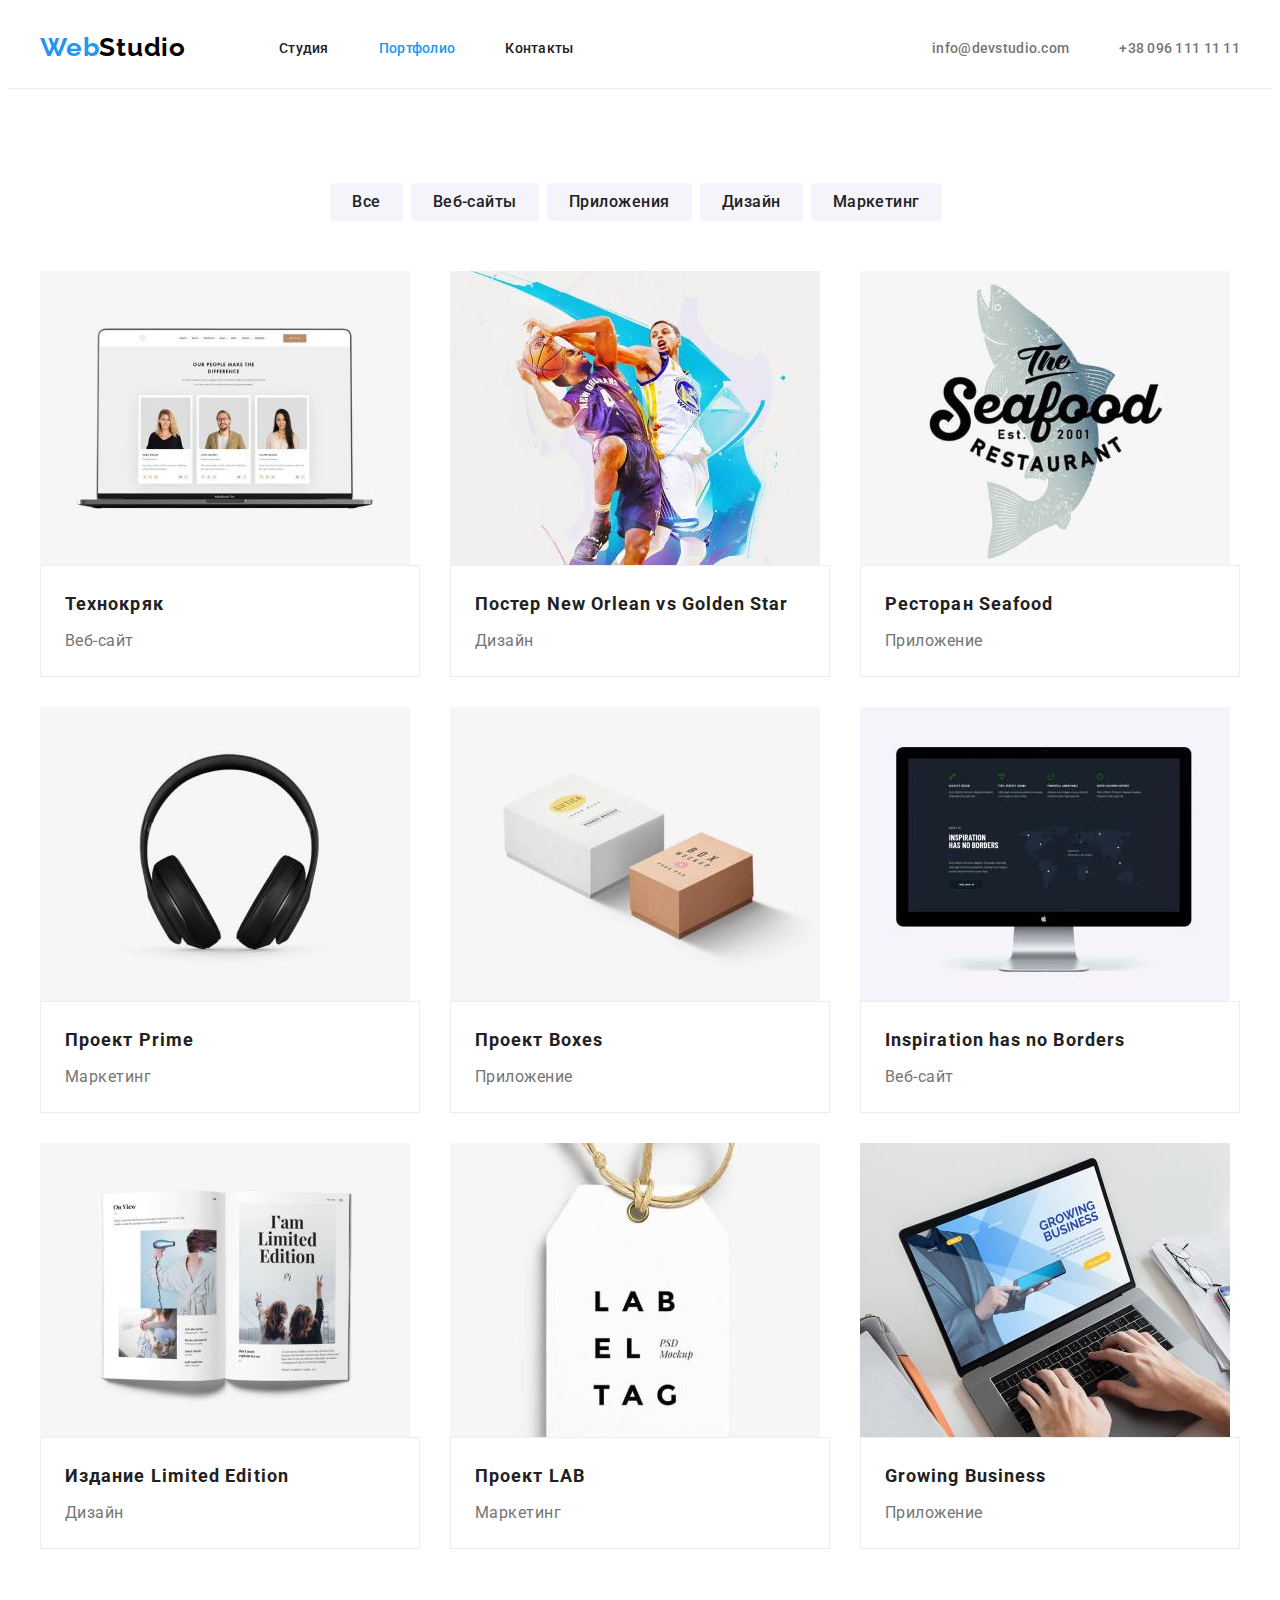
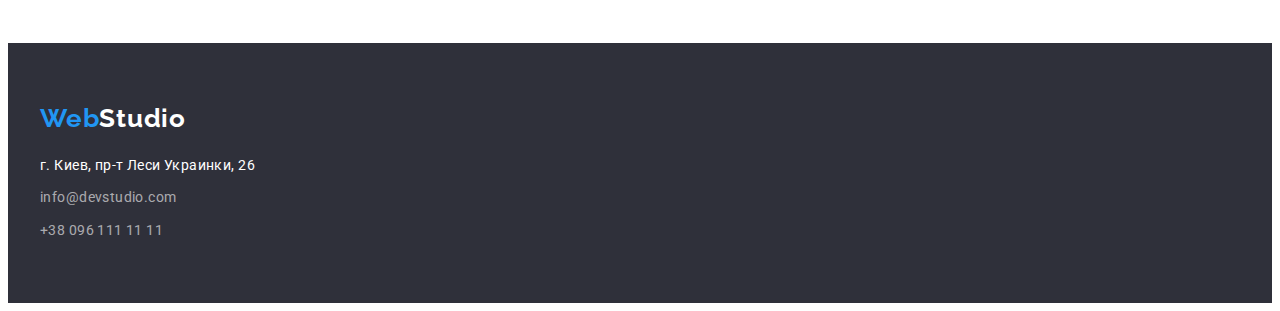
==== portfolio.html @ 82dda958 "1" ====
<!DOCTYPE html>
<html lang="ru">
<head>
    <meta charset="UTF-8">
    <meta http-equiv="X-UA-Compatible" content="IE=edge">
    <meta name="viewport" content="width=device-width, initial-scale=1.0">
    <link rel="stylesheet" href="https://cdnjs.cloudflare.com/ajax/libs/modern-normalize/1.1.0/modern-normalize.min.css" integrity="sha512-wpPYUAdjBVSE4KJnH1VR1HeZfpl1ub8YT/NKx4PuQ5NmX2tKuGu6U/JRp5y+Y8XG2tV+wKQpNHVUX03MfMFn9Q==" crossorigin="anonymous" referrerpolicy="no-referrer" />
    <link rel="preconnect" href="https://fonts.googleapis.com">
    <link rel="preconnect" href="https://fonts.gstatic.com" crossorigin>
    <link href="https://fonts.googleapis.com/css2?family=Raleway:wght@700&family=Roboto:wght@400;500;700;900&display=swap"
        rel="stylesheet">
    <link rel="stylesheet" href="./css/styles.css">
    <title>Портфолио</title>
</head>
<body>
    <header class="header">
        <div class="container header-container">
            <div class="header-logo"><a href="index.html" class="link logo-dark"><span class="web">Web</span>Studio</a>
            </div>
            <nav class="header-nav">
                <ul class="menu-list">
                    <li class="menu-item">
                        <a href="index.html" class="link menu-link">Студия</a>
                    </li>
                    <li class="menu-item">
                        <a href="portfolio.html" class="link menu-link current">Портфолио</a>
                    </li>
                    <li class="menu-item">
                        <a href="" class="link menu-link">Контакты</a>
                    </li>
                </ul>
            </nav>
            <ul class="contacts-list">
                <li class="contacts-item">
                    <a href="mailto:info@devstudio.com" class="link header-mail">info@devstudio.com</a>
                </li>
                <li class="contacts-item">
                    <a href="tel:+380961111111" class="link header-tel">+38 096 111 11 11</a>
                </li>
            </ul>
        </div>
    </header>
        <main>
            <section class="portfolio-section"> 
                <div class="container">
                    <h1 class="visually-hidden">Портфолио</h1>
                    <ul class="filters-list">
                        <li>
                            <button type="button" class="filters-btn">Все</button>
                        </li>
                        <li>
                            <button type="button" class="filters-btn">Веб-сайты</button>
                        </li>
                        <li>
                            <button type="button" class="filters-btn">Приложения</button>
                        </li>
                        <li>
                            <button type="button" class="filters-btn">Дизайн</button>
                        </li>
                        <li>
                            <button type="button" class="filters-btn">Маркетинг</button>
                        </li>
                    </ul>
                    <h2 class="visually-hidden">Примеры работ</h2>
                    <ul class="work-examples-list">
                        <li class="work-examples-item">
                            <img src="images/web-site-logo.jpg" alt="Логотип сайта Технокряк" width="370" height="294">
                            <div class="work-examples-description">
                                <h3 class="work-examples-title">Технокряк</h3>
                                <p class="work-examples-text">Веб-сайт</p>
                            </div>
                        </li>
                        <li class="work-examples-item">
                            <img src="images/poster.jpg" alt="Изображение постера New Orlean vs Golden Star" width="370" height="294">
                            <div class="work-examples-description">
                                <h3 class="work-examples-title">Постер <span lang="en">New Orlean vs Golden Star</span></h3>
                                <p class="work-examples-text">Дизайн</p>
                            </div>
                        </li>
                        <li class="work-examples-item">
                            <img src="images/seafood-logo.jpg" alt="Логотип ресторана Seafood" width="370" height="294">
                            <div class="work-examples-description">
                                <h3 class="work-examples-title">Ресторан <span lang="en">Seafood</span></h3>
                                <p class="work-examples-text">Приложение</p>
                            </div>
                        </li>
                        <li class="work-examples-item">
                            <img src="images/prime-logo.jpg" alt="Логотип проекта Prime" width="370" height="294">
                            <div class="work-examples-description">
                                <h3 class="work-examples-title">Проект <span lang="en">Prime</span></h3>
                                <p class="work-examples-text">Маркетинг</p>
                            </div>
                        </li>
                        <li class="work-examples-item">
                            <img src="images/boxes-logo.jpg" alt="Логотип приложения Boxes" width="370" height="294">
                            <div class="work-examples-description">
                                <h3 class="work-examples-title">Проект <span lang="en">Boxes</span></h3>
                                <p class="work-examples-text">Приложение</p>
                            </div>
                        </li>
                        <li class="work-examples-item">
                            <img src="images/inspiration-has-no-borders-logo.jpg" alt="Логотип сайта Inspiration has no Borders" width="370"
                                height="294">
                            <div class="work-examples-description">
                                <h3 class="work-examples-title" lang="en">Inspiration has no Borders</h3>
                                <p class="work-examples-text">Веб-сайт</p>
                            </div>
                        </li>
                        <li class="work-examples-item">
                            <img src="images/limited-edition-logo.jpg" alt="Изображение разворота издания Limited Edition" width="370"
                                height="294">
                            <div class="work-examples-description">
                                <h3 class="work-examples-title">Издание <span lang="en">Limited Edition</span></h3>
                                <p class="work-examples-text">Дизайн</p>
                            </div>
                        </li>
                        <li class="work-examples-item">
                            <img src="images/lab-logo.jpg" alt="Логотип проекта LAB" width="370" height="294">
                            <div class="work-examples-description">
                                <h3 class="work-examples-title">Проект<span lang="en">&nbsp;LAB</span></h3>
                                <p class="work-examples-text">Маркетинг</p>
                            </div>
                        </li>
                        <li class="work-examples-item">
                            <img src="images/growing-business-logo.jpg" alt="Логотип приложения Growing Business" width="370" height="294">
                            <div class="work-examples-description">
                                <h3 class="work-examples-title" lang="en">Growing Business</h3>
                                <p class="work-examples-text">Приложение</p>
                            </div>
                        </li>
                    </ul>
                </div>
            </section>
        </main>
        <footer class="footer">
            <div class="container">
                <div class="footer-logo"><a href="index.html" class="link logo-light"><span class="web">Web</span>Studio</a>
                </div>
                <address class="contacts-adress">
                    <a href="https://goo.gl/maps/1FZgf9AXrZL42kgU6" target="_blank" rel="noopener noreferrer"
                        class="link address">г. Киев, пр-т Леси Украинки, 26</a>
                </address>
                <ul>
                    <li class="contacts-list-item">
                        <a href="mailto:info@devstudio.com" class="link footer-mail">info@devstudio.com</a>
                    </li>
                    <li class="contacts-list-item">
                        <a href="tel:+380961111111" class="link footer-tel">+38 096 111 11 11</a>
                    </li>
                </ul>
            </div>
        </footer>
</body>
</html>
---- css/styles.css ----
:root {
  --header-color: #212121;
  --primary-title-color: #ffffff;
  --secondary-title-color: #212121;
  --primary-text-color: #757575;
  --accent-color: #2196f3;
  --hero-backgrond: #2f303a;
  --footer-background: #2f303a;
}
p,
h1,
h2,
h3,
h4,
h5,
h6 {
  margin: 0;
}

ul {
  margin: 0;
  padding: 0;
  list-style: none;
}

img {
  display: block;
}

button {
  cursor: pointer;
}

body {
  font-family: "Roboto", sans-serif;
}

.container {
  width: 1200px;
  padding-left: 15px;
  padding-right: 15px;
  margin: 0 auto;
}

.link {
  text-decoration: none;
}

.web {
  width: 145px;
  height: 31px;
  left: 215px;
  top: 24px;
  font-family: Raleway;
  font-weight: 700;
  font-size: 26px;
  line-height: 1.19;
  letter-spacing: 0.03em;
  color: var(--accent-color);
}

.logo-dark {
  width: 145px;
  height: 31px;
  left: 215px;
  top: 24px;
  font-family: Raleway;
  font-weight: 700;
  font-size: 26px;
  line-height: 1.19;
  letter-spacing: 0.03em;
  color: #000000;
}

.logo-light {
  width: 145px;
  height: 31px;
  left: 215px;
  top: 2157px;
  font-family: Raleway;
  font-weight: 700;
  font-size: 26px;
  line-height: 1.19;
  letter-spacing: 0.03em;
  color: #ffffff;
}

.visually-hidden {
  position: absolute;
  white-space: nowrap;
  width: 1px;
  height: 1px;
  overflow: hidden;
  border: 0;
  padding: 0;
  clip: rect(0 0 0 0);
  clip-path: inset(50%);
  margin: -1px;
}

/* ----------------------------------------header--------------------------------------- */
.header {
  padding-top: 24px;
  padding-bottom: 25px;
  display: flex;
  align-items: center;
  border-bottom: 1px solid #ececec;
}

.header-container {
  display: flex;
  align-items: center;
}

.header-nav {
  align-items: center;
}

.header-logo {
  margin-right: 93px;
}

.menu-list {
  display: flex;
}

.menu-item:not(:last-child) {
  margin-right: 50px;
}

.menu-link {
  font-weight: 500;
  font-size: 14px;
  line-height: 1.14;
  letter-spacing: 0.02em;
  color: var(--header-color);
}

.menu-link:hover,
.menu-link:focus {
  color: var(--accent-color);
}

.contacts-list {
  display: flex;
  margin-left: auto;
}

.contacts-item:not(:last-child) {
  margin-right: 50px;
}

.header-tel {
  font-weight: 500;
  font-size: 14px;
  line-height: 1.14;
  letter-spacing: 0.02em;
  color: var(--primary-text-color);
}

.header-tel:hover,
.header-tel:focus {
  color: var(--accent-color);
}

.header-mail {
  font-weight: 500;
  font-size: 14px;
  line-height: 1.14;
  letter-spacing: 0.02em;
  color: var(--primary-text-color);
}

.header-mail:hover,
.header-mail:focus {
  color: var(--accent-color);
}

.current {
  color: var(--accent-color);
}

/* -------------------------------------------studio main---------------------------- */
.first-section {
  background-color: #212121;
}

.hero-section {
  width: 1200px;
  padding-top: 200px;
  padding-bottom: 200px;
}

.hero-section .hero-title {
  font-weight: 900;
  font-size: 44px;
  line-height: 1.36;
  letter-spacing: 0.06em;
  text-transform: uppercase;
  color: var(--primary-title-color);
  margin-bottom: 30px;
  text-align: center;
}

.hero-btn {
  font-family: inherit;
  font-weight: 700;
  font-size: 16px;
  line-height: 1.87;
  letter-spacing: 0.06em;
  color: #ffffff;
  background: #2196f3;
  box-shadow: 0px 4px 4px rgba(0, 0, 0, 0.15);
  border-radius: 4px;
  border: 1px;
  min-width: 200px;
  display: block;
  padding: 10px 32px;
  margin: 0 auto;
}

.hero-btn:hover,
.hero-btn:focus {
  background: #188ce8;
  box-shadow: 0px 4px 4px rgba(0, 0, 0, 0.15);
  border-radius: 4px;
}

.second-section {
  padding-top: 94px;
  padding-bottom: 94px;
}

.reasons-list {
  display: flex;
  justify-content: space-evenly;
  align-items: flex-start;
}

.reasons-item {
  width: 270px;
}

.reasons-item:not(:last-child) {
  margin-right: 30px;
}

.reasons-item-title {
  font-size: 14px;
  line-height: 1.14;
  letter-spacing: 0.03em;
  text-transform: uppercase;
  color: var(--secondary-title-color);
  margin-bottom: 10px;
}

.reasons-item-text {
  font-size: 14px;
  line-height: 1.71;
  letter-spacing: 0.03em;
  color: var(--primary-text-color);
}

.third-section {
  padding-bottom: 94px;
}

.about-title {
  font-size: 36px;
  line-height: 1.16;
  text-align: center;
  letter-spacing: 0.03em;
  color: var(--secondary-title-color);
  margin-bottom: 50px;
}

.about-list {
  display: flex;
  justify-content: space-evenly;
}

.about-list-item:not(:last-child) {
  margin-right: 30px;
}

.fourth-section {
  padding-top: 94px;
  padding-bottom: 94px;
}

.workers-section {
  background-color: #f5f4fa;
}

.workers-title {
  font-size: 36px;
  line-height: 1.16;
  text-align: center;
  letter-spacing: 0.03em;
  color: var(--secondary-title-color);
  margin-bottom: 50px;
}

.workers-list {
  display: flex;
  justify-content: space-evenly;
}

.workers-item {
  background: #ffffff;
  box-shadow: 0px 1px 3px rgba(0, 0, 0, 0.12), 0px 1px 1px rgba(0, 0, 0, 0.14),
    0px 2px 1px rgba(0, 0, 0, 0.2);
  border-radius: 0px 0px 4px 4px;
}

.workers-item:not(:last-child) {
  margin-right: 30px;
}

.workers-item-description {
  padding-top: 30px;
  padding-bottom: 30px;
  text-align: center;
}

.workers-item-title {
  font-weight: 500;
  font-size: 16px;
  line-height: 1.19;
  letter-spacing: 0.03em;
  color: var(--secondary-title-color);
  margin-bottom: 10px;
}

.workers-item-text {
  font-size: 16px;
  line-height: 1.19;
  letter-spacing: 0.03em;
  color: var(--primary-text-color);
}

/* ----------------------------------portfolio main----------------------- */
.portfolio-section {
  padding-top: 94px;
  padding-bottom: 94px;
}

.filters-list {
  display: flex;
  margin-bottom: 50px;
  justify-content: center;
}

.filters-btn {
  font-family: inherit;
  font-weight: 500;
  font-size: 16px;
  line-height: 1.62;
  text-align: center;
  letter-spacing: 0.03em;
  color: var(--secondary-title-color);
  margin-right: 8px;
  padding: 6px 22px;
  background-color: #f5f4fa;
  border-color: #f5f4fa;
  border: 1px;
  border-radius: 4px;
}

.filters-btn:hover,
.filters-btn:focus {
  font-family: inherit;
  font-weight: 500;
  font-size: 16px;
  line-height: 1.62;
  text-align: center;
  letter-spacing: 0.03em;
  color: #ffffff;
  background-color: var(--accent-color);
  box-shadow: 0px 3px 1px rgba(0, 0, 0, 0.1), 0px 1px 2px rgba(0, 0, 0, 0.08),
    0px 2px 2px rgba(0, 0, 0, 0.12);
}

.work-examples-list {
  display: flex;
  flex-wrap: wrap;
  margin-left: -30px;
  margin-bottom: -30px;
}

.work-examples-item {
  flex-basis: calc((100% - 3 * 30px) / 3);
  margin-left: 30px;
  margin-bottom: 30px;
}

.work-examples-description {
  padding: 20px 24px;
  border: 1px solid #eeeeee;
}

.work-examples-title {
  font-size: 18px;
  line-height: 2;
  letter-spacing: 0.06em;
  color: var(--secondary-title-color);
  margin-bottom: 4px;
}

.work-examples-text {
  font-size: 16px;
  line-height: 1.87;
  letter-spacing: 0.03em;
  color: var(--primary-text-color);
}
/* -----------------------------footer------------------------ */

.footer {
  background-color: var(--hero-backgrond);
  padding-top: 60px;
  padding-bottom: 60px;
}

.footer-logo {
  margin-bottom: 20px;
}

.footer-mail {
  font-weight: 400;
  font-size: 14px;
  line-height: 1.71;
  letter-spacing: 0.03em;
  color: rgba(255, 255, 255, 0.6);
}

.footer-mail:hover,
.footer-mail:focus {
  color: var(--accent-color);
}

.footer-tel {
  font-weight: 400;
  font-size: 14px;
  line-height: 1.71;
  letter-spacing: 0.03em;
  color: rgba(255, 255, 255, 0.6);
}

.footer-tel:hover,
.footer-tel:focus {
  color: var(--accent-color);
}

.contacts-adress {
  margin-bottom: 9px;
}

.contacts-list-item:not(:last-child) {
  margin-bottom: 9px;
}

.address {
  font-style: normal;
  font-weight: 400;
  font-size: 14px;
  line-height: 1.71;
  letter-spacing: 0.03em;
  color: #ffffff;
}

.address:hover,
.address:focus {
  color: var(--accent-color);
}
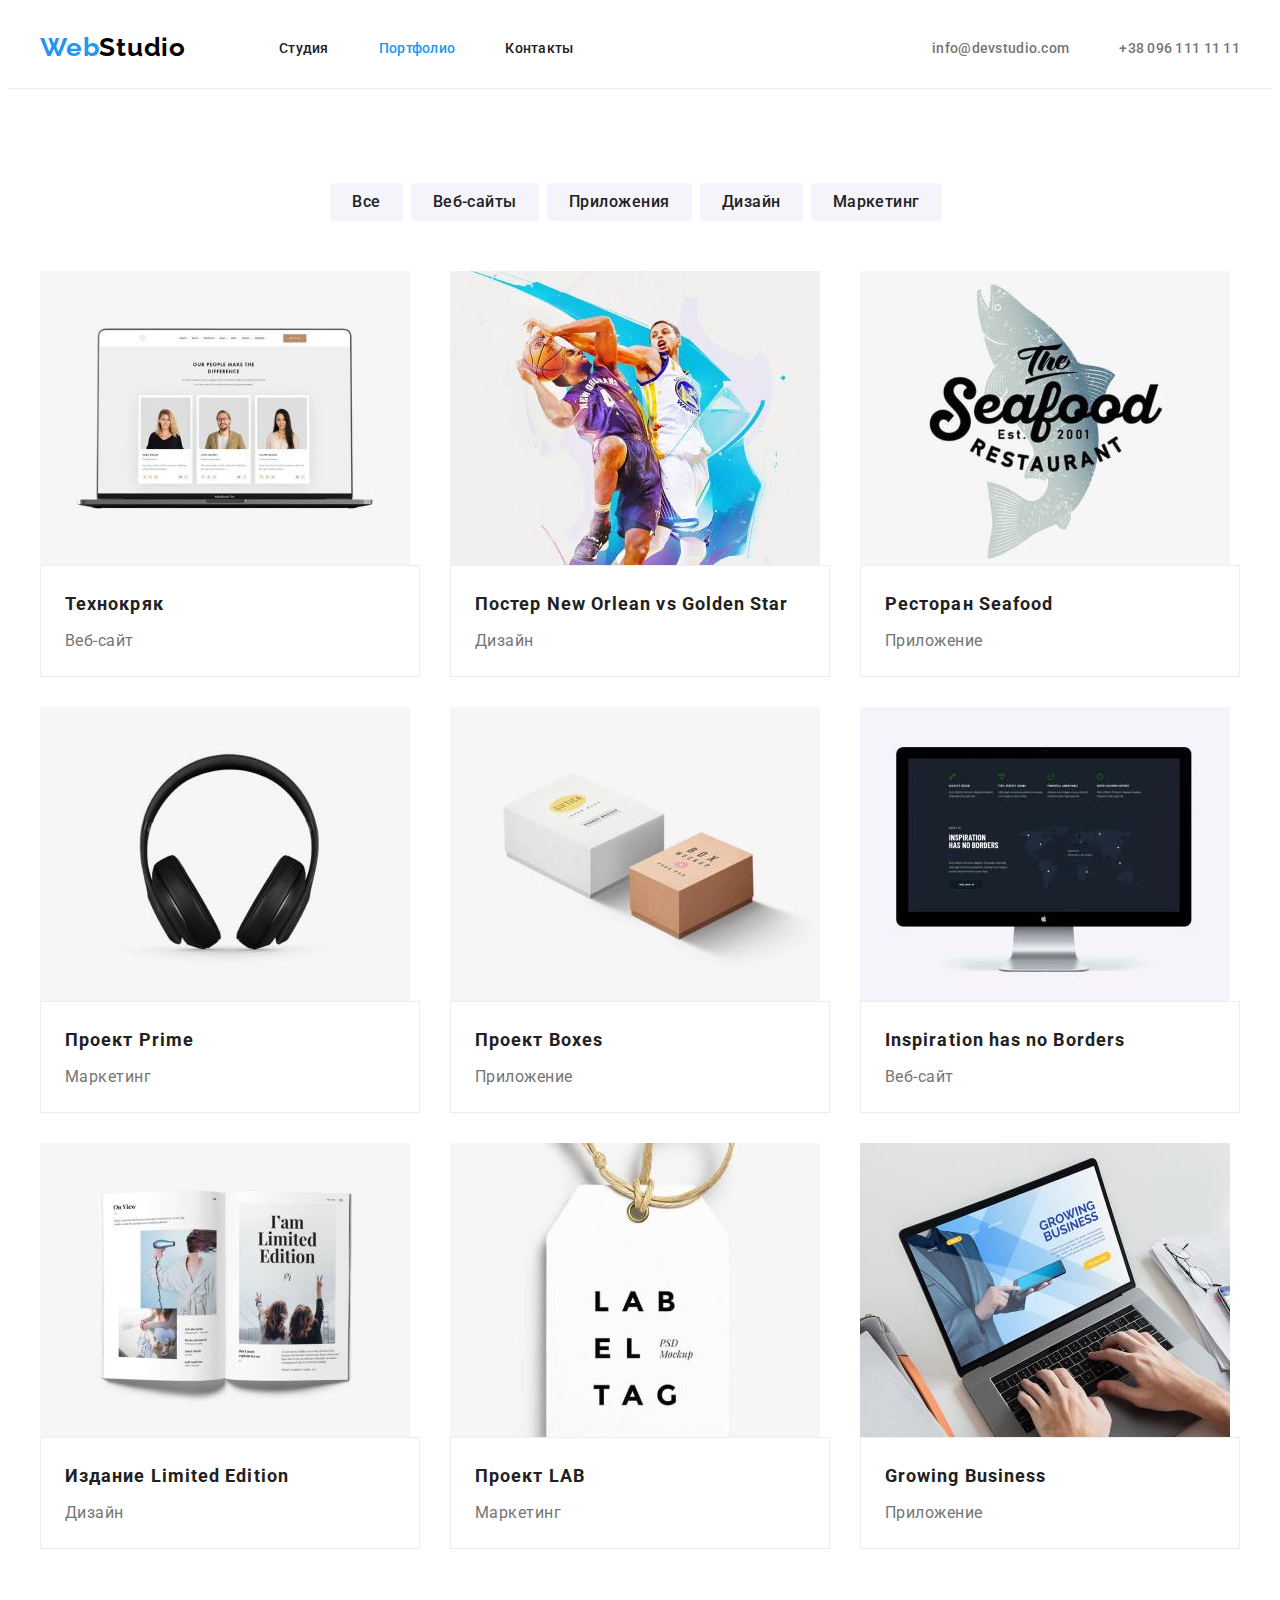
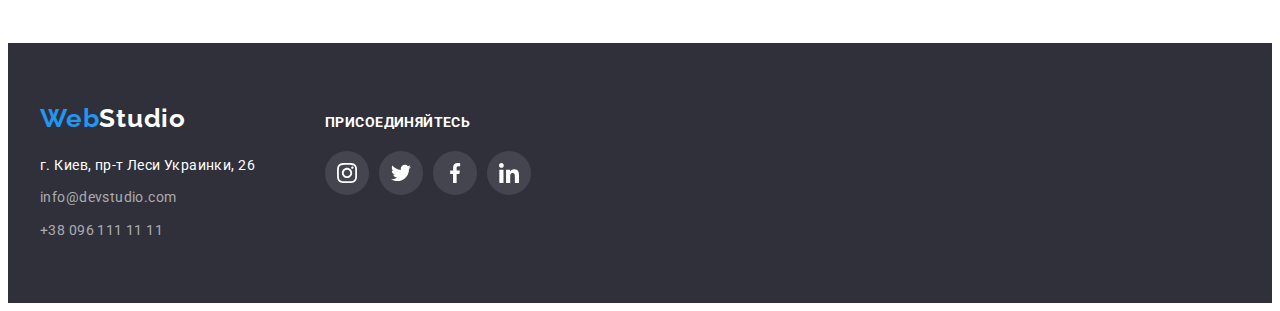
==== commit 7f62cdf9: "соц сети в футере" ====
--- a/portfolio.html
+++ b/portfolio.html
@@ -134,20 +134,58 @@
         </main>
         <footer class="footer">
             <div class="container">
-                <div class="footer-logo"><a href="index.html" class="link logo-light"><span class="web">Web</span>Studio</a>
+                <div class="footer-container">
+                    <div class="footer-box footer-contacts">
+                        <div class="footer-logo"><a href="index.html" class="link logo-light"><span
+                                    class="web">Web</span>Studio</a></div>
+                        <address class="contacts-adress">
+                            <a href="https://goo.gl/maps/1FZgf9AXrZL42kgU6" target="_blank" rel="noopener noreferrer"
+                                class="link address">г. Киев, пр-т Леси Украинки, 26</a>
+                        </address>
+                        <ul>
+                            <li class="contacts-list-item">
+                                <a href="mailto:info@devstudio.com" class="link footer-mail">info@devstudio.com</a>
+                            </li>
+                            <li class="contacts-list-item">
+                                <a href="tel:+380961111111" class="link footer-tel">+38 096 111 11 11</a>
+                            </li>
+                        </ul>
+                    </div>
+                    <div class="footer-box footer-socials">
+                        <h2 class="connect-title">присоединяйтесь</h2>
+                        <ul class="connect-list">
+                            <li class="connect-item">
+                                <a href="" class="connect-link">
+                                    <svg class="connect-icon" width="20" height="20">
+                                        <use href="./images/sprite.svg#icon-instagram"></use>
+                                    </svg>
+                                </a>
+                            </li>
+                            <li class="connect-item">
+                                <a href="" class="connect-link">
+                                    <svg class="connect-icon" width="20" height="20">
+                                        <use href="./images/sprite.svg#icon-twitter"></use>
+                                    </svg>
+                                </a>
+                            </li>
+                            <li class="connect-item">
+                                <a href="" class="connect-link">
+                                    <svg class="connect-icon" width="20" height="20">
+                                        <use href="./images/sprite.svg#icon-facebook"></use>
+                                    </svg>
+                                </a>
+                            </li>
+                            <li class="connect-item">
+                                <a href="" class="connect-link">
+                                    <svg class="connect-icon" width="20" height="20">
+                                        <use href="./images/sprite.svg#icon-linkedin"></use>
+                                    </svg>
+                                </a>
+                            </li>
+                        </ul>
+        
+                    </div>
                 </div>
-                <address class="contacts-adress">
-                    <a href="https://goo.gl/maps/1FZgf9AXrZL42kgU6" target="_blank" rel="noopener noreferrer"
-                        class="link address">г. Киев, пр-т Леси Украинки, 26</a>
-                </address>
-                <ul>
-                    <li class="contacts-list-item">
-                        <a href="mailto:info@devstudio.com" class="link footer-mail">info@devstudio.com</a>
-                    </li>
-                    <li class="contacts-list-item">
-                        <a href="tel:+380961111111" class="link footer-tel">+38 096 111 11 11</a>
-                    </li>
-                </ul>
             </div>
         </footer>
 </body>
--- a/css/styles.css
+++ b/css/styles.css
@@ -141,9 +141,16 @@
   color: var(--accent-color);
 }
 
+.header-icon {
+  margin-right: 10px;
+  fill: #757575;
+}
+
 .contacts-list {
   display: flex;
   margin-left: auto;
+  fill: var(--accent-color);
+  align-items: center;
 }
 
 .contacts-item:not(:last-child) {
@@ -161,6 +168,7 @@
 .header-tel:hover,
 .header-tel:focus {
   color: var(--accent-color);
+  fill: var(--accent-color);
 }
 
 .header-mail {
@@ -174,15 +182,22 @@
 .header-mail:hover,
 .header-mail:focus {
   color: var(--accent-color);
+  fill: var(--accent-color);
 }
 
 .current {
   color: var(--accent-color);
 }
-
 /* -------------------------------------------studio main---------------------------- */
 .first-section {
   background-color: #212121;
+  background-image: linear-gradient(
+      rgba(47, 48, 58, 0.4),
+      rgba(47, 48, 58, 0.4)
+    ),
+    url(../images/bg-img.jpg);
+  background-repeat: no-repeat;
+  background-size: cover;
 }
 
 .hero-section {
@@ -231,6 +246,23 @@
   padding-bottom: 94px;
 }
 
+.icons-list {
+  display: flex;
+}
+
+.icons-box {
+  background-color: #f5f4fa;
+  border-radius: 4px;
+  width: 270px;
+  height: 120px;
+  margin-bottom: 30px;
+  padding: 25px 100px;
+}
+
+.icons-list-item:not(:last-child) {
+  margin-right: 30px;
+}
+
 .reasons-list {
   display: flex;
   justify-content: space-evenly;
@@ -337,6 +369,94 @@
   line-height: 1.19;
   letter-spacing: 0.03em;
   color: var(--primary-text-color);
+  margin-bottom: 16px;
+}
+
+.social-list {
+  display: flex;
+  justify-content: center;
+}
+
+.social-item {
+  width: 44px;
+  height: 44px;
+}
+
+.social-item:not(:last-child) {
+  margin-right: 10px;
+}
+
+.social-link {
+  width: 100%;
+  height: 100%;
+  background-color: #ffffff;
+  border-radius: 50%;
+  display: flex;
+  align-items: center;
+  justify-content: center;
+}
+
+.social-link:hover,
+.social-link:focus {
+  background-color: var(--accent-color);
+}
+
+.social-link:hover .social-icon,
+.social-link:focus .social-icon {
+  fill: #ffffff;
+}
+
+.social-icon {
+  fill: #afb1b8;
+}
+/* --------------------------------------------Постоянные клиенты------------------------------------------ */
+
+.fifth-section {
+  padding-top: 94px;
+  padding-bottom: 94px;
+}
+
+.clients-title {
+  font-weight: 700;
+  font-size: 36px;
+  line-height: 1.16;
+  text-align: center;
+  letter-spacing: 0.03em;
+  color: var(--secondary-title-color);
+  margin-bottom: 50px;
+}
+
+.clients-list {
+  display: flex;
+  justify-content: center;
+}
+
+.clients-item {
+  width: 170px;
+  height: 92px;
+  border: 1px solid #afb1b8;
+  box-sizing: border-box;
+  border-radius: 4px;
+  padding: 16px 32px;
+}
+
+.clients-item:not(:last-child) {
+  margin-right: 30px;
+}
+
+.clients-link {
+  width: 100%;
+  height: 100%;
+}
+
+.clients-link:hover .clients-icon,
+.clients-link:focus .clients-icon {
+  border-color: var(--accent-color);
+  fill: var(--accent-color);
+}
+
+.clients-icon {
+  fill: #afb1b8;
 }
 
 /* ----------------------------------portfolio main----------------------- */
@@ -393,7 +513,11 @@
   margin-left: 30px;
   margin-bottom: 30px;
 }
-
+.work-examples-item:hover,
+.work-examples-item:focus {
+  box-shadow: 0px 1px 1px rgba(0, 0, 0, 0.12), 0px 4px 4px rgba(0, 0, 0, 0.06),
+    1px 4px 6px rgba(0, 0, 0, 0.16);
+}
 .work-examples-description {
   padding: 20px 24px;
   border: 1px solid #eeeeee;
@@ -472,3 +596,61 @@
 .address:focus {
   color: var(--accent-color);
 }
+
+.footer-container {
+  display: flex;
+  align-items: baseline;
+}
+
+.footer-contacts {
+  margin-right: 70px;
+}
+.footer-socials {
+  align-items: baseline;
+}
+
+.connect-title {
+  font-weight: 700;
+  font-size: 14px;
+  line-height: 1.14;
+  letter-spacing: 0.03em;
+  text-transform: uppercase;
+  color: var(--primary-title-color);
+  margin-bottom: 20px;
+}
+
+.connect-list {
+  display: flex;
+}
+
+.connect-item {
+  width: 44px;
+  height: 44px;
+}
+
+.connect-item:not(:last-child) {
+  margin-right: 10px;
+}
+.connect-link {
+  width: 100%;
+  height: 100%;
+  background-color: rgba(255, 255, 255, 0.1);
+  border-radius: 50%;
+  display: flex;
+  align-items: center;
+  justify-content: center;
+}
+
+.connect-link:hover,
+.connect-link:focus {
+  background-color: var(--accent-color);
+}
+
+.connect-link:hover .connect-icon,
+.connect-link:focus .connect-icon {
+  fill: #ffffff;
+}
+
+.connect-icon {
+  fill: #ffffff;
+}
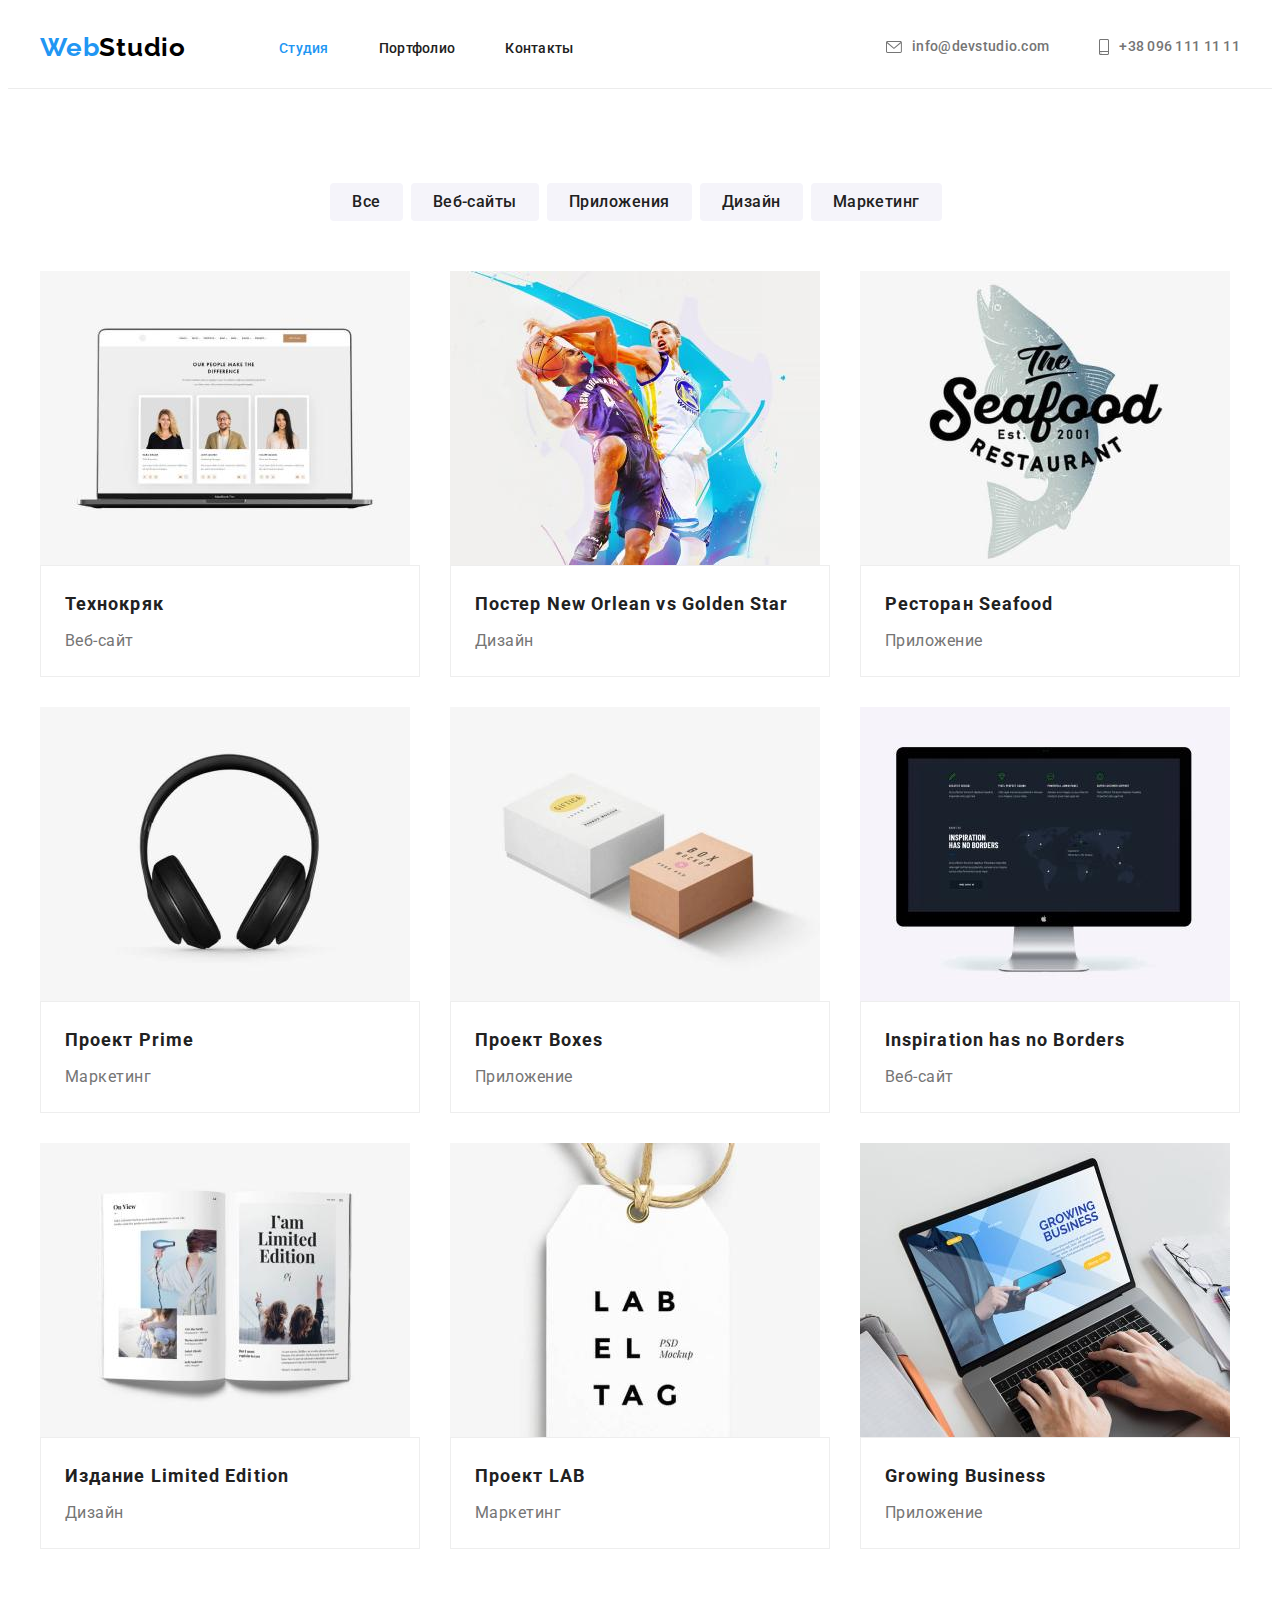
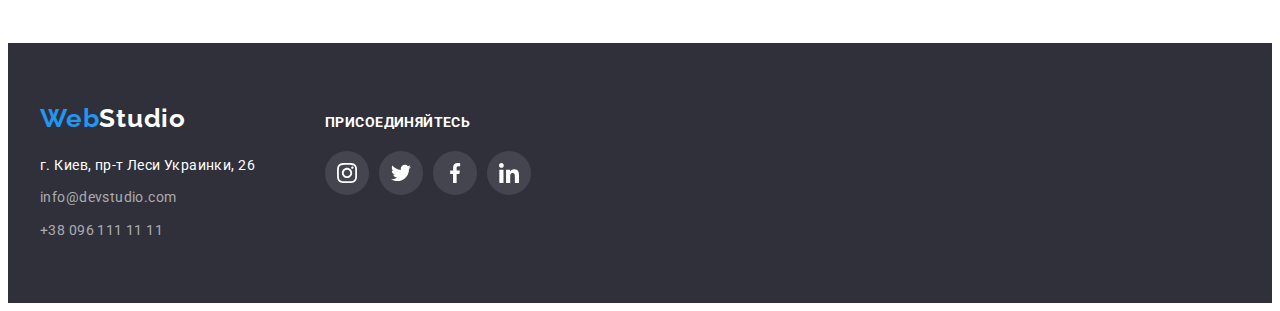
==== commit 4e12b442: "светятся иконки в хедере" ====
--- a/portfolio.html
+++ b/portfolio.html
@@ -20,10 +20,10 @@
             <nav class="header-nav">
                 <ul class="menu-list">
                     <li class="menu-item">
-                        <a href="index.html" class="link menu-link">Студия</a>
+                        <a href="index.html" class="link menu-link current">Студия</a>
                     </li>
                     <li class="menu-item">
-                        <a href="portfolio.html" class="link menu-link current">Портфолио</a>
+                        <a href="portfolio.html" class="link menu-link">Портфолио</a>
                     </li>
                     <li class="menu-item">
                         <a href="" class="link menu-link">Контакты</a>
@@ -32,10 +32,18 @@
             </nav>
             <ul class="contacts-list">
                 <li class="contacts-item">
-                    <a href="mailto:info@devstudio.com" class="link header-mail">info@devstudio.com</a>
+                    <a href="mailto:info@devstudio.com" class="link header-mail header-mail-link">
+                        <svg class="header-icon" width="16" height="12">
+                            <use href="./images/sprite.svg#icon-envelope"></use>
+                        </svg>info@devstudio.com
+                    </a>
                 </li>
                 <li class="contacts-item">
-                    <a href="tel:+380961111111" class="link header-tel">+38 096 111 11 11</a>
+                    <a href="tel:+380961111111" class="link header-tel header-tel-link">
+                        <svg class="header-icon" width="10" height="16">
+                            <use href="./images/sprite.svg#icon-smartphone"></use>
+                        </svg>+38 096 111 11 11
+                    </a>
                 </li>
             </ul>
         </div>
--- a/css/styles.css
+++ b/css/styles.css
@@ -165,9 +165,21 @@
   color: var(--primary-text-color);
 }
 
+.header-tel-link {
+  width: 100%;
+  height: 100%;
+  display: flex;
+  align-items: center;
+  justify-content: center;
+}
+
 .header-tel:hover,
 .header-tel:focus {
   color: var(--accent-color);
+}
+
+.header-tel:hover .header-icon,
+.header-tel:focus .header-icon {
   fill: var(--accent-color);
 }
 
@@ -179,9 +191,21 @@
   color: var(--primary-text-color);
 }
 
+.header-mail-link {
+  width: 100%;
+  height: 100%;
+  display: flex;
+  align-items: center;
+  justify-content: center;
+}
+
 .header-mail:hover,
 .header-mail:focus {
   color: var(--accent-color);
+}
+
+.header-mail:hover .header-icon,
+.header-mail:focus .header-icon {
   fill: var(--accent-color);
 }
 
@@ -434,24 +458,31 @@
 .clients-item {
   width: 170px;
   height: 92px;
+}
+
+.clients-item:not(:last-child) {
+  margin-right: 30px;
+}
+
+.clients-link {
+  width: 100%;
+  height: 100%;
   border: 1px solid #afb1b8;
   box-sizing: border-box;
   border-radius: 4px;
   padding: 16px 32px;
-}
-
-.clients-item:not(:last-child) {
-  margin-right: 30px;
-}
-
-.clients-link {
-  width: 100%;
-  height: 100%;
+  display: flex;
+  align-items: center;
+  justify-content: center;
+}
+
+.clients-link:hover,
+.clients-link:focus {
+  border-color: var(--accent-color);
 }
 
 .clients-link:hover .clients-icon,
 .clients-link:focus .clients-icon {
-  border-color: var(--accent-color);
   fill: var(--accent-color);
 }
 
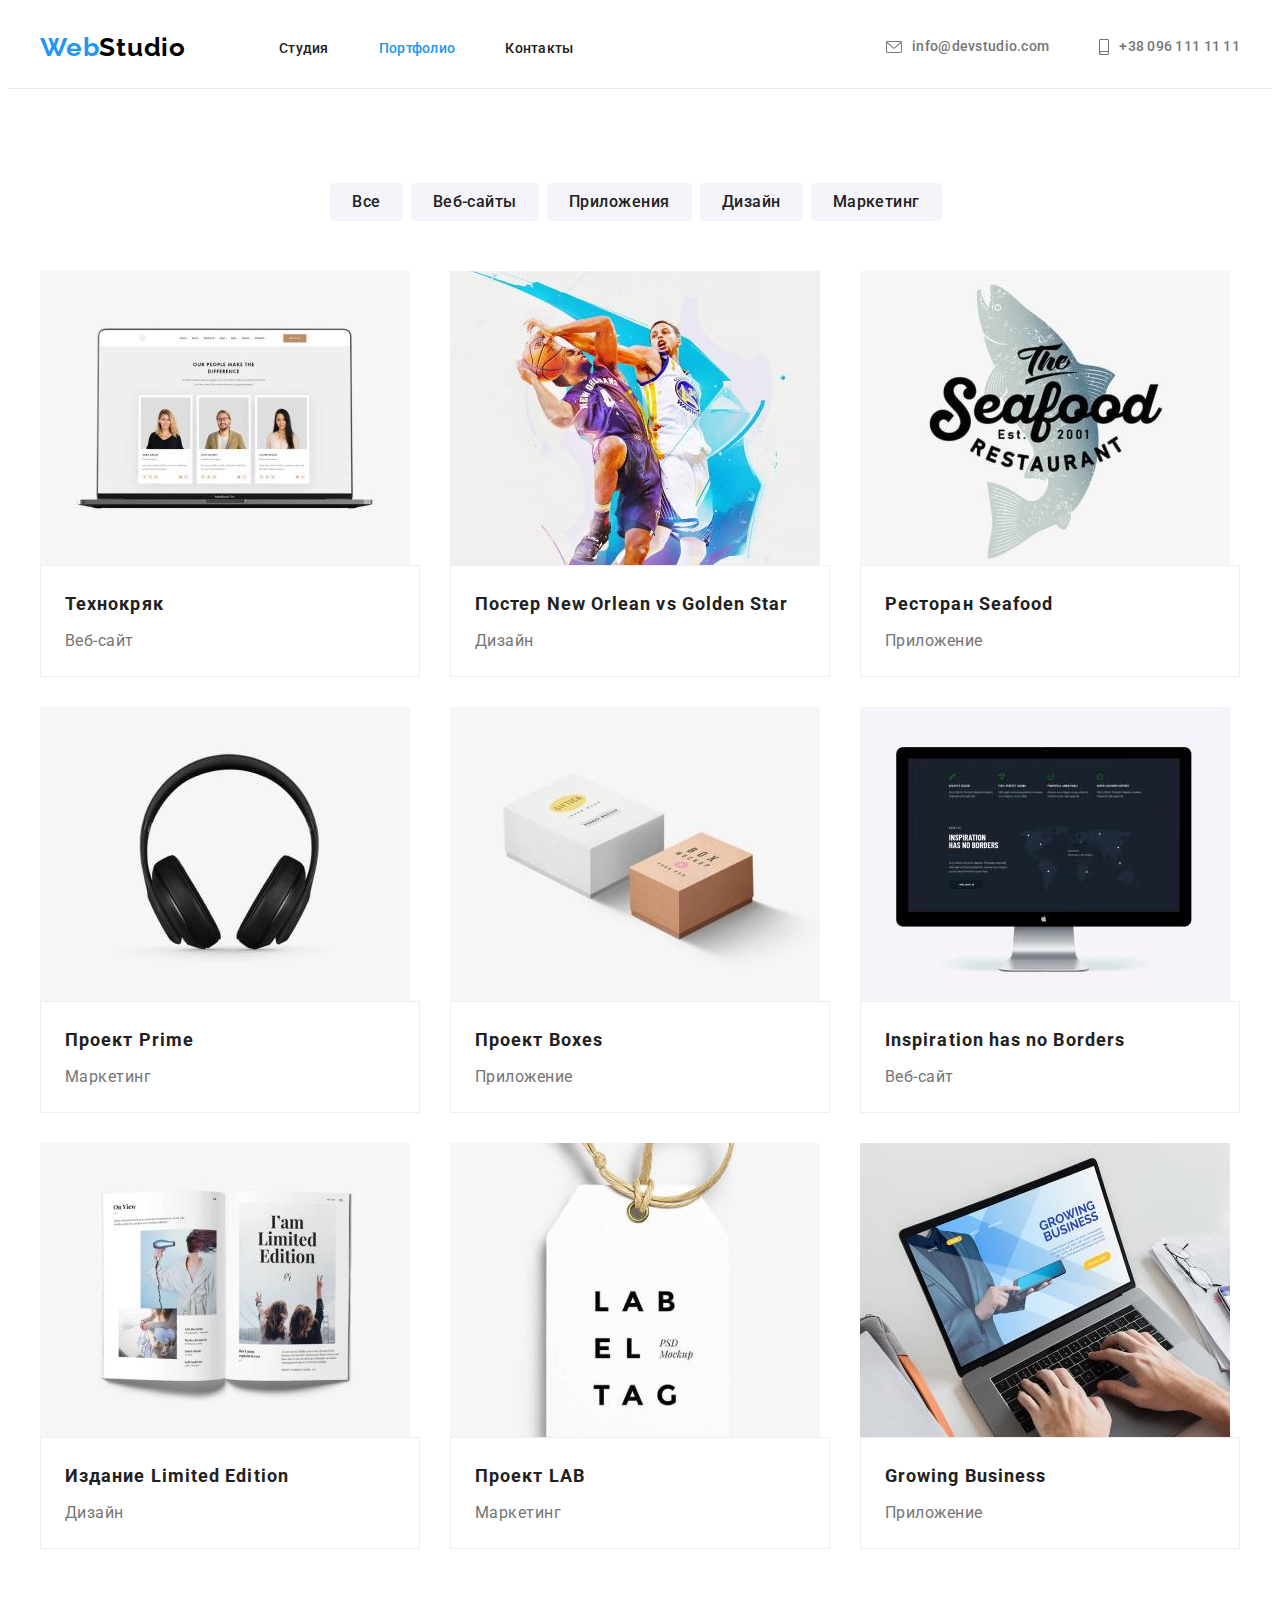
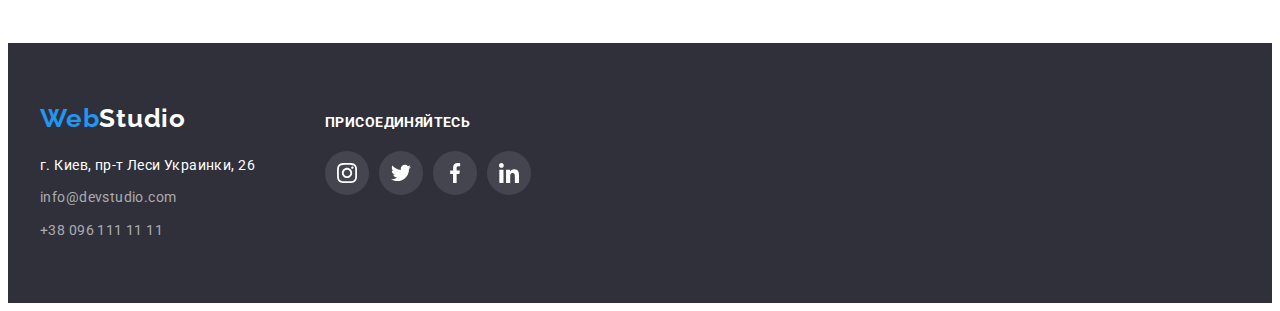
==== commit 1ee75455: "current на Портфолио" ====
--- a/portfolio.html
+++ b/portfolio.html
@@ -20,10 +20,10 @@
             <nav class="header-nav">
                 <ul class="menu-list">
                     <li class="menu-item">
-                        <a href="index.html" class="link menu-link current">Студия</a>
+                        <a href="index.html" class="link menu-link">Студия</a>
                     </li>
                     <li class="menu-item">
-                        <a href="portfolio.html" class="link menu-link">Портфолио</a>
+                        <a href="portfolio.html" class="link menu-link current">Портфолио</a>
                     </li>
                     <li class="menu-item">
                         <a href="" class="link menu-link">Контакты</a>
